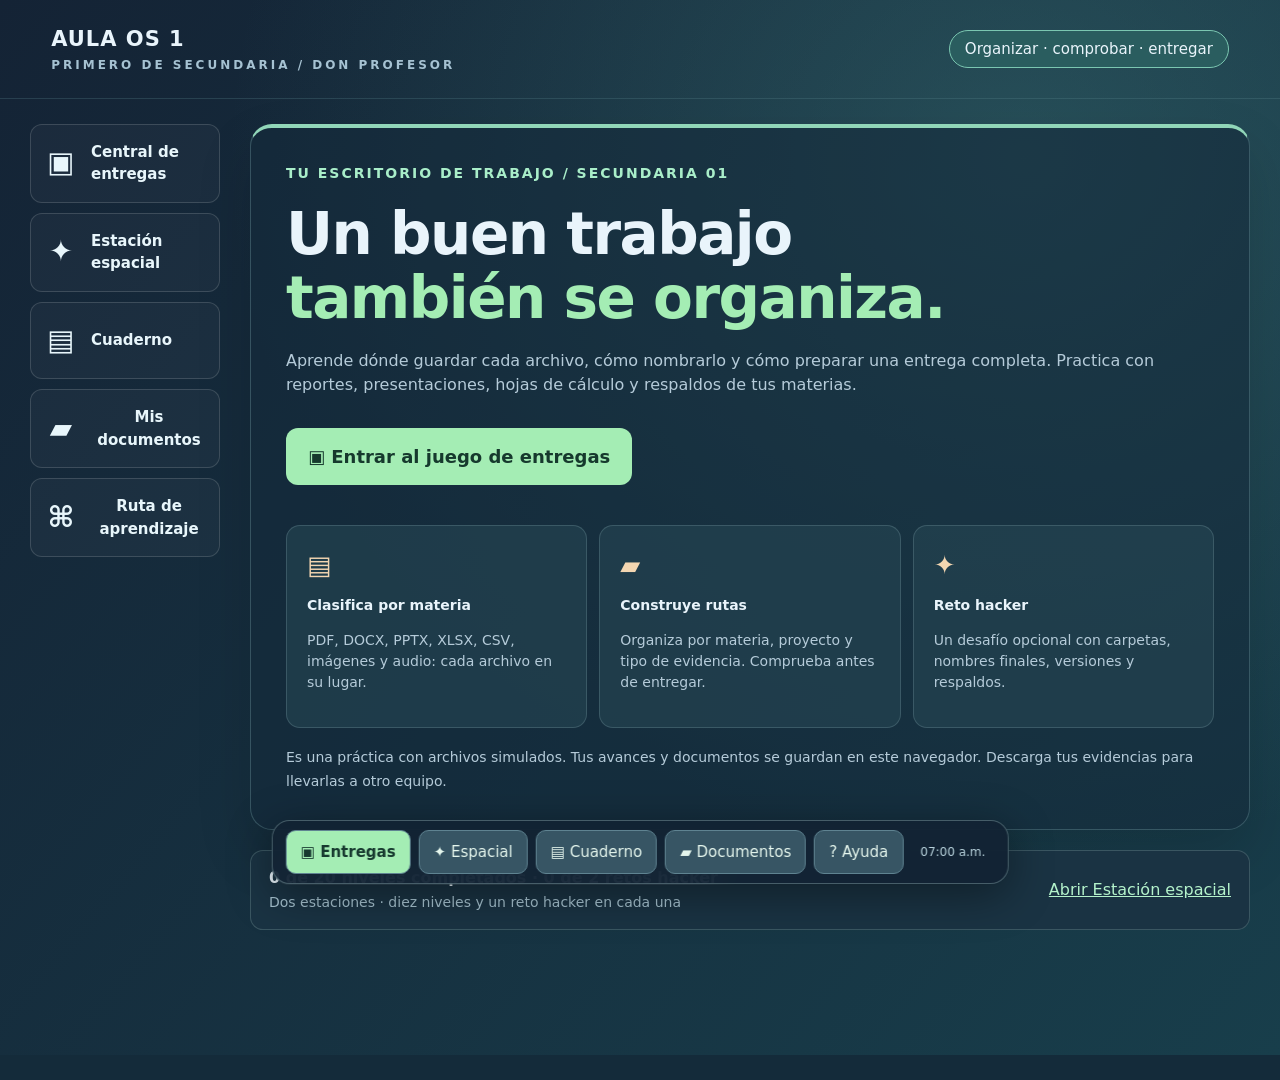
==== index.html @ c92f7c59 "Crea OS de primero de secundaria con entregas, carpetas, versiones y respaldos" ====
<!doctype html><html lang="es"><head><meta charset="utf-8"><meta name="viewport" content="width=device-width,initial-scale=1"><title>Aula OS 1 · Primero de secundaria</title><meta name="description" content="Organización de carpetas, archivos y entregas para primero de secundaria. Dos estaciones de práctica, cuaderno y evidencias."><style>
:root{font:16px/1.5 system-ui,sans-serif;color:#e9f4fb;background:#142b3a}*{box-sizing:border-box}body{margin:0;min-height:100vh;background:radial-gradient(ellipse at 80% 15%,#407b7d66,transparent 55%),linear-gradient(130deg,#142335,#183e4b)}button,input,textarea{font:inherit}button{cursor:pointer;border:1px solid #7396a1;background:#294b5b;color:#ecf8fc;padding:10px 15px;border-radius:9px}button:hover{background:#3c6372}button:focus-visible,a:focus-visible,input:focus-visible,textarea:focus-visible{outline:3px solid #ffe39a;outline-offset:3px}a{color:#b4f3cb}header{display:flex;justify-content:space-between;gap:20px;align-items:center;padding:24px 4%;border-bottom:1px solid #5f8b9344}.brand{font-size:21px;font-weight:900;letter-spacing:1px}.brand small{display:block;font-size:11px;color:#a6c2d2;letter-spacing:3px}.badge{background:#2a5d5f;border:1px solid #7bc7b1;border-radius:25px;padding:7px 15px;font-size:13px}.workspace{max-width:1300px;margin:25px auto;padding:0 30px 125px;display:grid;grid-template-columns:190px 1fr;gap:30px}.shortcuts{display:grid;gap:12px;align-content:start}.shortcut{display:flex;align-items:center;gap:12px;text-decoration:none;background:#ffffff08;border:1px solid #ffffff25;color:#e8f6fb;padding:16px 12px;border-radius:12px;font-weight:650;font-size:14px}.shortcut .icon{font-size:29px;min-width:36px;text-align:center}.shortcut:hover{background:#ffffff15}.hero{background:#142a3b99;border:1px solid #6a929a66;border-radius:22px;padding:35px;box-shadow:0 25px 55px #0002}.eyebrow{font-size:11px;font-weight:850;letter-spacing:2px;color:#a9eec9}h1{font-size:clamp(34px,5vw,58px);line-height:1.12;letter-spacing:-1.5px;margin:18px 0}h1 span{color:#a4edb4}p{color:#b5cbd9}.launch{display:inline-flex;gap:14px;align-items:center;background:#a4edb4;color:#16392d;border:0;border-radius:12px;padding:15px 22px;font-weight:850;text-decoration:none;font-size:18px;margin:15px 0}.launch:hover{background:#c3fbd0}.cards{display:grid;grid-template-columns:repeat(3,1fr);gap:12px;margin-top:25px}.card{padding:20px;background:#254452aa;border:1px solid #73939b55;border-radius:14px}.card b{font-size:26px;display:block;color:#f3d6b1}.card h2{font-size:15px;margin:10px 0}.card p{font-size:13px}.status{display:flex;gap:15px;align-items:center;justify-content:space-between;margin-top:20px;padding:15px 18px;border-radius:13px;border:1px solid #7c9c9b55;background:#1a3343}.status small{color:#a5c1ce}.dock{position:fixed;bottom:16px;left:50%;transform:translateX(-50%);display:flex;align-items:center;gap:8px;padding:9px 13px;background:#122333e8;border:1px solid #819fa477;border-radius:18px;box-shadow:0 10px 45px #0006;backdrop-filter:blur(18px);z-index:3;max-width:95vw}.dock button,.dock a{display:block;padding:10px 14px;color:#e5f6ed;background:#375564;border:1px solid #5f8391;border-radius:10px;text-decoration:none;font-size:14px;white-space:nowrap}.dock .logic{background:#a4edb4;color:#17392f;font-weight:bold}#clock{padding:0 9px;font-size:12px;color:#b8d2dc;white-space:nowrap}dialog{width:min(850px,94vw);max-height:88vh;overflow:auto;background:#eef5f4;color:#1e3a44;border:1px solid #a6c7c4;border-radius:17px;padding:0;box-shadow:0 20px 90px #0007}dialog::backdrop{background:#0c182a88;backdrop-filter:blur(3px)}.titlebar{padding:15px 20px;display:flex;justify-content:space-between;align-items:center;background:#d6e5e5;position:sticky;top:0;z-index:1}.titlebar button{background:#345967;border-color:#345967;padding:5px 12px}.content{padding:23px}.content p{color:#506773}.content h2{font-size:24px}.content label{display:block;font-size:13px;margin-bottom:8px}.content input,.content textarea{width:100%;border:1px solid #99b7bb;border-radius:8px;background:#fff;color:#213e48;padding:11px}.content textarea{min-height:280px;resize:vertical}.actions{display:flex;gap:10px;flex-wrap:wrap;margin-top:12px}.file{display:flex;gap:12px;align-items:center;justify-content:space-between;padding:15px;background:#fff;border:1px solid #c7d9db;border-radius:10px;margin:10px 0}.file p{margin:0;font-size:12px}.hint{font-size:12px}.route{padding-left:22px}.route li{padding:8px}#toast{position:fixed;right:20px;bottom:100px;z-index:20;background:#fff4d0;color:#3d431b;padding:14px 20px;border-radius:12px;box-shadow:0 5px 30px #0003;max-width:90vw}#toast:empty{display:none}.welcome-note{font-size:12px;margin:18px 0 0;line-height:1.7}.content button{font-size:14px}@media(max-width:850px){.workspace{grid-template-columns:1fr;padding:0 18px 125px}.shortcuts{grid-template-columns:repeat(4,1fr)}.shortcut{flex-direction:column;text-align:center;padding:12px;font-size:12px;gap:5px}.hero{padding:24px}.cards{grid-template-columns:1fr}.card b{float:left;margin-right:15px}.card p{margin:5px 0}.card h2{margin:0}.dock{gap:5px;padding:7px}.dock a,.dock button{padding:9px;font-size:12px}#clock{display:none}.badge{display:none}}@media(max-width:450px){header{padding:18px}.brand{font-size:18px}.workspace{margin-top:18px}.shortcuts{gap:6px}.shortcut{padding:9px 4px}.status{align-items:start;flex-direction:column;gap:5px}}
.eyebrow,.card h2,.card p,.status small,.welcome-note,.content label{font-size:14px}.badge,.shortcut,.dock button,.dock a{font-size:15px}.brand small{font-size:12px}.hero{border-top:4px solid #91d6b8}.shortcuts{gap:10px}@media(max-width:850px){.shortcuts{grid-template-columns:repeat(3,1fr)}.shortcut{font-size:14px}.dock{overflow-x:auto;justify-content:start;width:max-content;max-width:96vw}.dock button,.dock a{font-size:14px}}</style></head><body><header><div class="brand">AULA OS 1 <small>PRIMERO DE SECUNDARIA / DON PROFESOR</small></div><span class="badge">Organizar · comprobar · entregar</span></header><main class="workspace"><nav class="shortcuts" aria-label="Aplicaciones del escritorio"><a class="shortcut" href="actividades/central-archivos/index.html"><span class="icon" aria-hidden="true">▣</span>Central de entregas</a><a class="shortcut" href="actividades/estacion-espacial/index.html"><span class="icon" aria-hidden="true">✦</span>Estación espacial</a><button class="shortcut" id="openNotes"><span class="icon" aria-hidden="true">▤</span>Cuaderno</button><button class="shortcut" id="openFiles"><span class="icon" aria-hidden="true">▰</span>Mis documentos</button><button class="shortcut" id="openRoute"><span class="icon" aria-hidden="true">⌘</span>Ruta de aprendizaje</button></nav><div><section class="hero"><div class="eyebrow">TU ESCRITORIO DE TRABAJO / SECUNDARIA 01</div><h1>Un buen trabajo<br><span>también se organiza.</span></h1><p>Aprende dónde guardar cada archivo, cómo nombrarlo y cómo preparar una entrega completa. Practica con reportes, presentaciones, hojas de cálculo y respaldos de tus materias.</p><a class="launch" href="actividades/central-archivos/index.html">▣ Entrar al juego de entregas</a><div class="cards"><article class="card"><b>▤</b><h2>Clasifica por materia</h2><p>PDF, DOCX, PPTX, XLSX, CSV, imágenes y audio: cada archivo en su lugar.</p></article><article class="card"><b>▰</b><h2>Construye rutas</h2><p>Organiza por materia, proyecto y tipo de evidencia. Comprueba antes de entregar.</p></article><article class="card"><b>✦</b><h2>Reto hacker</h2><p>Un desafío opcional con carpetas, nombres finales, versiones y respaldos.</p></article></div><p class="welcome-note">Es una práctica con archivos simulados. Tus avances y documentos se guardan en este navegador. Descarga tus evidencias para llevarlas a otro equipo.</p></section><section class="status"><div><strong id="progress">Tu ruta de organización digital</strong><br><small>Dos estaciones · diez niveles y un reto hacker en cada una</small></div><a href="actividades/estacion-espacial/index.html">Abrir Estación espacial</a></section></div></main><nav class="dock" aria-label="Barra de tareas"><a class="logic" href="actividades/central-archivos/index.html">▣ Entregas</a><a href="actividades/estacion-espacial/index.html">✦ Espacial</a><button id="dockNotes">▤ Cuaderno</button><button id="dockFiles">▰ Documentos</button><button id="dockHelp">? Ayuda</button><span id="clock"></span></nav><dialog id="app"><div class="titlebar"><b id="appTitle"></b><button id="closeApp" aria-label="Cerrar aplicación">×</button></div><div id="appBody" class="content"></div></dialog><div id="toast" role="status" aria-live="polite"></div><script src="desktop.js?v=s1-1"></script></body></html>
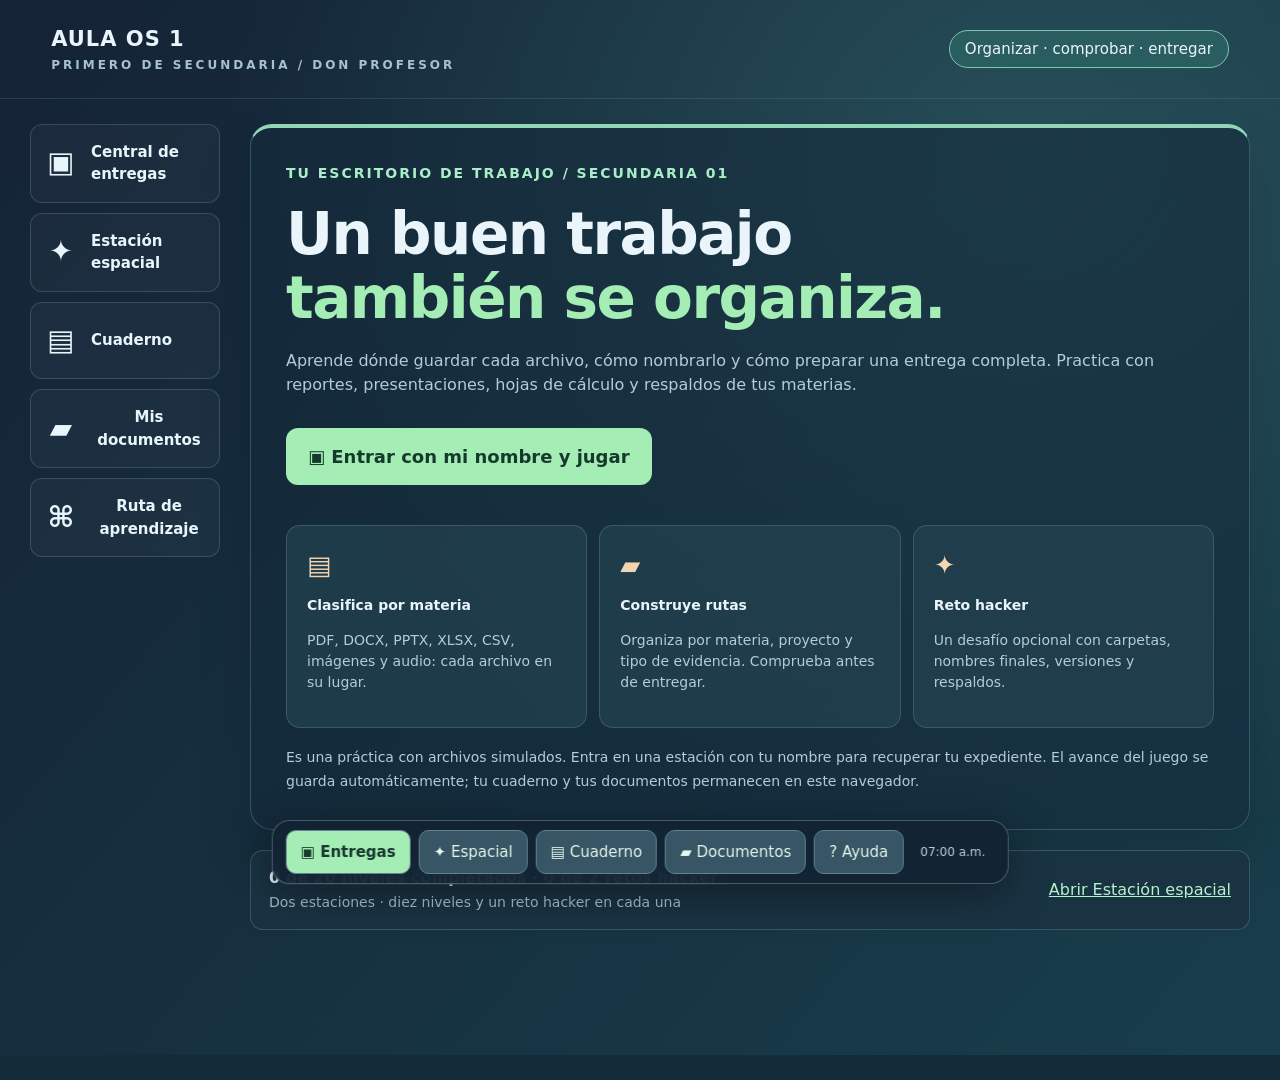
==== commit 4ecaacee: "Activa expediente automático de secundaria y acceso con nombre" ====
--- a/index.html
+++ b/index.html
@@ -1,3 +1,3 @@
 <!doctype html><html lang="es"><head><meta charset="utf-8"><meta name="viewport" content="width=device-width,initial-scale=1"><title>Aula OS 1 · Primero de secundaria</title><meta name="description" content="Organización de carpetas, archivos y entregas para primero de secundaria. Dos estaciones de práctica, cuaderno y evidencias."><style>
 :root{font:16px/1.5 system-ui,sans-serif;color:#e9f4fb;background:#142b3a}*{box-sizing:border-box}body{margin:0;min-height:100vh;background:radial-gradient(ellipse at 80% 15%,#407b7d66,transparent 55%),linear-gradient(130deg,#142335,#183e4b)}button,input,textarea{font:inherit}button{cursor:pointer;border:1px solid #7396a1;background:#294b5b;color:#ecf8fc;padding:10px 15px;border-radius:9px}button:hover{background:#3c6372}button:focus-visible,a:focus-visible,input:focus-visible,textarea:focus-visible{outline:3px solid #ffe39a;outline-offset:3px}a{color:#b4f3cb}header{display:flex;justify-content:space-between;gap:20px;align-items:center;padding:24px 4%;border-bottom:1px solid #5f8b9344}.brand{font-size:21px;font-weight:900;letter-spacing:1px}.brand small{display:block;font-size:11px;color:#a6c2d2;letter-spacing:3px}.badge{background:#2a5d5f;border:1px solid #7bc7b1;border-radius:25px;padding:7px 15px;font-size:13px}.workspace{max-width:1300px;margin:25px auto;padding:0 30px 125px;display:grid;grid-template-columns:190px 1fr;gap:30px}.shortcuts{display:grid;gap:12px;align-content:start}.shortcut{display:flex;align-items:center;gap:12px;text-decoration:none;background:#ffffff08;border:1px solid #ffffff25;color:#e8f6fb;padding:16px 12px;border-radius:12px;font-weight:650;font-size:14px}.shortcut .icon{font-size:29px;min-width:36px;text-align:center}.shortcut:hover{background:#ffffff15}.hero{background:#142a3b99;border:1px solid #6a929a66;border-radius:22px;padding:35px;box-shadow:0 25px 55px #0002}.eyebrow{font-size:11px;font-weight:850;letter-spacing:2px;color:#a9eec9}h1{font-size:clamp(34px,5vw,58px);line-height:1.12;letter-spacing:-1.5px;margin:18px 0}h1 span{color:#a4edb4}p{color:#b5cbd9}.launch{display:inline-flex;gap:14px;align-items:center;background:#a4edb4;color:#16392d;border:0;border-radius:12px;padding:15px 22px;font-weight:850;text-decoration:none;font-size:18px;margin:15px 0}.launch:hover{background:#c3fbd0}.cards{display:grid;grid-template-columns:repeat(3,1fr);gap:12px;margin-top:25px}.card{padding:20px;background:#254452aa;border:1px solid #73939b55;border-radius:14px}.card b{font-size:26px;display:block;color:#f3d6b1}.card h2{font-size:15px;margin:10px 0}.card p{font-size:13px}.status{display:flex;gap:15px;align-items:center;justify-content:space-between;margin-top:20px;padding:15px 18px;border-radius:13px;border:1px solid #7c9c9b55;background:#1a3343}.status small{color:#a5c1ce}.dock{position:fixed;bottom:16px;left:50%;transform:translateX(-50%);display:flex;align-items:center;gap:8px;padding:9px 13px;background:#122333e8;border:1px solid #819fa477;border-radius:18px;box-shadow:0 10px 45px #0006;backdrop-filter:blur(18px);z-index:3;max-width:95vw}.dock button,.dock a{display:block;padding:10px 14px;color:#e5f6ed;background:#375564;border:1px solid #5f8391;border-radius:10px;text-decoration:none;font-size:14px;white-space:nowrap}.dock .logic{background:#a4edb4;color:#17392f;font-weight:bold}#clock{padding:0 9px;font-size:12px;color:#b8d2dc;white-space:nowrap}dialog{width:min(850px,94vw);max-height:88vh;overflow:auto;background:#eef5f4;color:#1e3a44;border:1px solid #a6c7c4;border-radius:17px;padding:0;box-shadow:0 20px 90px #0007}dialog::backdrop{background:#0c182a88;backdrop-filter:blur(3px)}.titlebar{padding:15px 20px;display:flex;justify-content:space-between;align-items:center;background:#d6e5e5;position:sticky;top:0;z-index:1}.titlebar button{background:#345967;border-color:#345967;padding:5px 12px}.content{padding:23px}.content p{color:#506773}.content h2{font-size:24px}.content label{display:block;font-size:13px;margin-bottom:8px}.content input,.content textarea{width:100%;border:1px solid #99b7bb;border-radius:8px;background:#fff;color:#213e48;padding:11px}.content textarea{min-height:280px;resize:vertical}.actions{display:flex;gap:10px;flex-wrap:wrap;margin-top:12px}.file{display:flex;gap:12px;align-items:center;justify-content:space-between;padding:15px;background:#fff;border:1px solid #c7d9db;border-radius:10px;margin:10px 0}.file p{margin:0;font-size:12px}.hint{font-size:12px}.route{padding-left:22px}.route li{padding:8px}#toast{position:fixed;right:20px;bottom:100px;z-index:20;background:#fff4d0;color:#3d431b;padding:14px 20px;border-radius:12px;box-shadow:0 5px 30px #0003;max-width:90vw}#toast:empty{display:none}.welcome-note{font-size:12px;margin:18px 0 0;line-height:1.7}.content button{font-size:14px}@media(max-width:850px){.workspace{grid-template-columns:1fr;padding:0 18px 125px}.shortcuts{grid-template-columns:repeat(4,1fr)}.shortcut{flex-direction:column;text-align:center;padding:12px;font-size:12px;gap:5px}.hero{padding:24px}.cards{grid-template-columns:1fr}.card b{float:left;margin-right:15px}.card p{margin:5px 0}.card h2{margin:0}.dock{gap:5px;padding:7px}.dock a,.dock button{padding:9px;font-size:12px}#clock{display:none}.badge{display:none}}@media(max-width:450px){header{padding:18px}.brand{font-size:18px}.workspace{margin-top:18px}.shortcuts{gap:6px}.shortcut{padding:9px 4px}.status{align-items:start;flex-direction:column;gap:5px}}
-.eyebrow,.card h2,.card p,.status small,.welcome-note,.content label{font-size:14px}.badge,.shortcut,.dock button,.dock a{font-size:15px}.brand small{font-size:12px}.hero{border-top:4px solid #91d6b8}.shortcuts{gap:10px}@media(max-width:850px){.shortcuts{grid-template-columns:repeat(3,1fr)}.shortcut{font-size:14px}.dock{overflow-x:auto;justify-content:start;width:max-content;max-width:96vw}.dock button,.dock a{font-size:14px}}</style></head><body><header><div class="brand">AULA OS 1 <small>PRIMERO DE SECUNDARIA / DON PROFESOR</small></div><span class="badge">Organizar · comprobar · entregar</span></header><main class="workspace"><nav class="shortcuts" aria-label="Aplicaciones del escritorio"><a class="shortcut" href="actividades/central-archivos/index.html"><span class="icon" aria-hidden="true">▣</span>Central de entregas</a><a class="shortcut" href="actividades/estacion-espacial/index.html"><span class="icon" aria-hidden="true">✦</span>Estación espacial</a><button class="shortcut" id="openNotes"><span class="icon" aria-hidden="true">▤</span>Cuaderno</button><button class="shortcut" id="openFiles"><span class="icon" aria-hidden="true">▰</span>Mis documentos</button><button class="shortcut" id="openRoute"><span class="icon" aria-hidden="true">⌘</span>Ruta de aprendizaje</button></nav><div><section class="hero"><div class="eyebrow">TU ESCRITORIO DE TRABAJO / SECUNDARIA 01</div><h1>Un buen trabajo<br><span>también se organiza.</span></h1><p>Aprende dónde guardar cada archivo, cómo nombrarlo y cómo preparar una entrega completa. Practica con reportes, presentaciones, hojas de cálculo y respaldos de tus materias.</p><a class="launch" href="actividades/central-archivos/index.html">▣ Entrar al juego de entregas</a><div class="cards"><article class="card"><b>▤</b><h2>Clasifica por materia</h2><p>PDF, DOCX, PPTX, XLSX, CSV, imágenes y audio: cada archivo en su lugar.</p></article><article class="card"><b>▰</b><h2>Construye rutas</h2><p>Organiza por materia, proyecto y tipo de evidencia. Comprueba antes de entregar.</p></article><article class="card"><b>✦</b><h2>Reto hacker</h2><p>Un desafío opcional con carpetas, nombres finales, versiones y respaldos.</p></article></div><p class="welcome-note">Es una práctica con archivos simulados. Tus avances y documentos se guardan en este navegador. Descarga tus evidencias para llevarlas a otro equipo.</p></section><section class="status"><div><strong id="progress">Tu ruta de organización digital</strong><br><small>Dos estaciones · diez niveles y un reto hacker en cada una</small></div><a href="actividades/estacion-espacial/index.html">Abrir Estación espacial</a></section></div></main><nav class="dock" aria-label="Barra de tareas"><a class="logic" href="actividades/central-archivos/index.html">▣ Entregas</a><a href="actividades/estacion-espacial/index.html">✦ Espacial</a><button id="dockNotes">▤ Cuaderno</button><button id="dockFiles">▰ Documentos</button><button id="dockHelp">? Ayuda</button><span id="clock"></span></nav><dialog id="app"><div class="titlebar"><b id="appTitle"></b><button id="closeApp" aria-label="Cerrar aplicación">×</button></div><div id="appBody" class="content"></div></dialog><div id="toast" role="status" aria-live="polite"></div><script src="desktop.js?v=s1-1"></script></body></html>+.eyebrow,.card h2,.card p,.status small,.welcome-note,.content label{font-size:14px}.badge,.shortcut,.dock button,.dock a{font-size:15px}.brand small{font-size:12px}.hero{border-top:4px solid #91d6b8}.shortcuts{gap:10px}@media(max-width:850px){.shortcuts{grid-template-columns:repeat(3,1fr)}.shortcut{font-size:14px}.dock{overflow-x:auto;justify-content:start;width:max-content;max-width:96vw}.dock button,.dock a{font-size:14px}}</style></head><body><header><div class="brand">AULA OS 1 <small>PRIMERO DE SECUNDARIA / DON PROFESOR</small></div><span class="badge">Organizar · comprobar · entregar</span></header><main class="workspace"><nav class="shortcuts" aria-label="Aplicaciones del escritorio"><a class="shortcut" href="actividades/central-archivos/index.html"><span class="icon" aria-hidden="true">▣</span>Central de entregas</a><a class="shortcut" href="actividades/estacion-espacial/index.html"><span class="icon" aria-hidden="true">✦</span>Estación espacial</a><button class="shortcut" id="openNotes"><span class="icon" aria-hidden="true">▤</span>Cuaderno</button><button class="shortcut" id="openFiles"><span class="icon" aria-hidden="true">▰</span>Mis documentos</button><button class="shortcut" id="openRoute"><span class="icon" aria-hidden="true">⌘</span>Ruta de aprendizaje</button></nav><div><section class="hero"><div class="eyebrow">TU ESCRITORIO DE TRABAJO / SECUNDARIA 01</div><h1>Un buen trabajo<br><span>también se organiza.</span></h1><p>Aprende dónde guardar cada archivo, cómo nombrarlo y cómo preparar una entrega completa. Practica con reportes, presentaciones, hojas de cálculo y respaldos de tus materias.</p><a class="launch" href="actividades/central-archivos/index.html">▣ Entrar con mi nombre y jugar</a><div class="cards"><article class="card"><b>▤</b><h2>Clasifica por materia</h2><p>PDF, DOCX, PPTX, XLSX, CSV, imágenes y audio: cada archivo en su lugar.</p></article><article class="card"><b>▰</b><h2>Construye rutas</h2><p>Organiza por materia, proyecto y tipo de evidencia. Comprueba antes de entregar.</p></article><article class="card"><b>✦</b><h2>Reto hacker</h2><p>Un desafío opcional con carpetas, nombres finales, versiones y respaldos.</p></article></div><p class="welcome-note">Es una práctica con archivos simulados. Entra en una estación con tu nombre para recuperar tu expediente. El avance del juego se guarda automáticamente; tu cuaderno y tus documentos permanecen en este navegador.</p></section><section class="status"><div><strong id="progress">Tu ruta de organización digital</strong><br><small>Dos estaciones · diez niveles y un reto hacker en cada una</small></div><a href="actividades/estacion-espacial/index.html">Abrir Estación espacial</a></section></div></main><nav class="dock" aria-label="Barra de tareas"><a class="logic" href="actividades/central-archivos/index.html">▣ Entregas</a><a href="actividades/estacion-espacial/index.html">✦ Espacial</a><button id="dockNotes">▤ Cuaderno</button><button id="dockFiles">▰ Documentos</button><button id="dockHelp">? Ayuda</button><span id="clock"></span></nav><dialog id="app"><div class="titlebar"><b id="appTitle"></b><button id="closeApp" aria-label="Cerrar aplicación">×</button></div><div id="appBody" class="content"></div></dialog><div id="toast" role="status" aria-live="polite"></div><script src="desktop.js?v=s1-1"></script></body></html>
